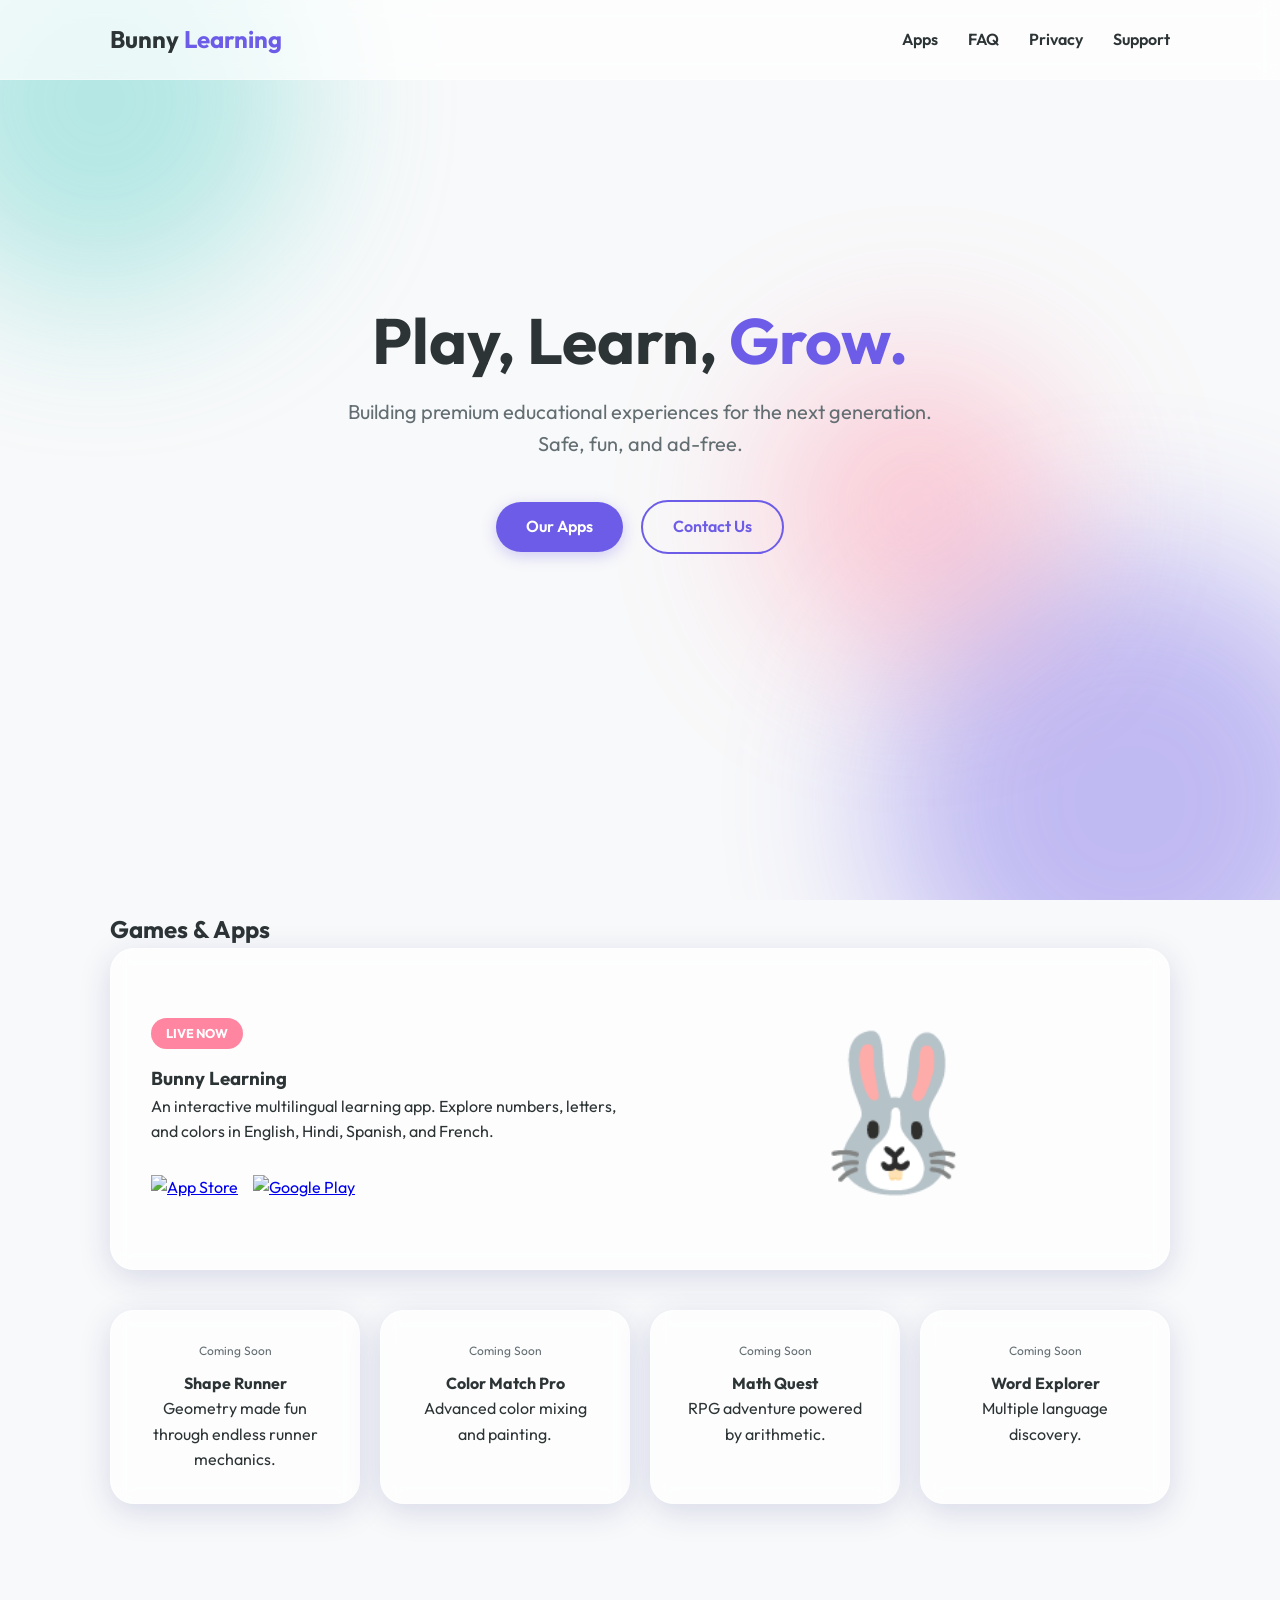
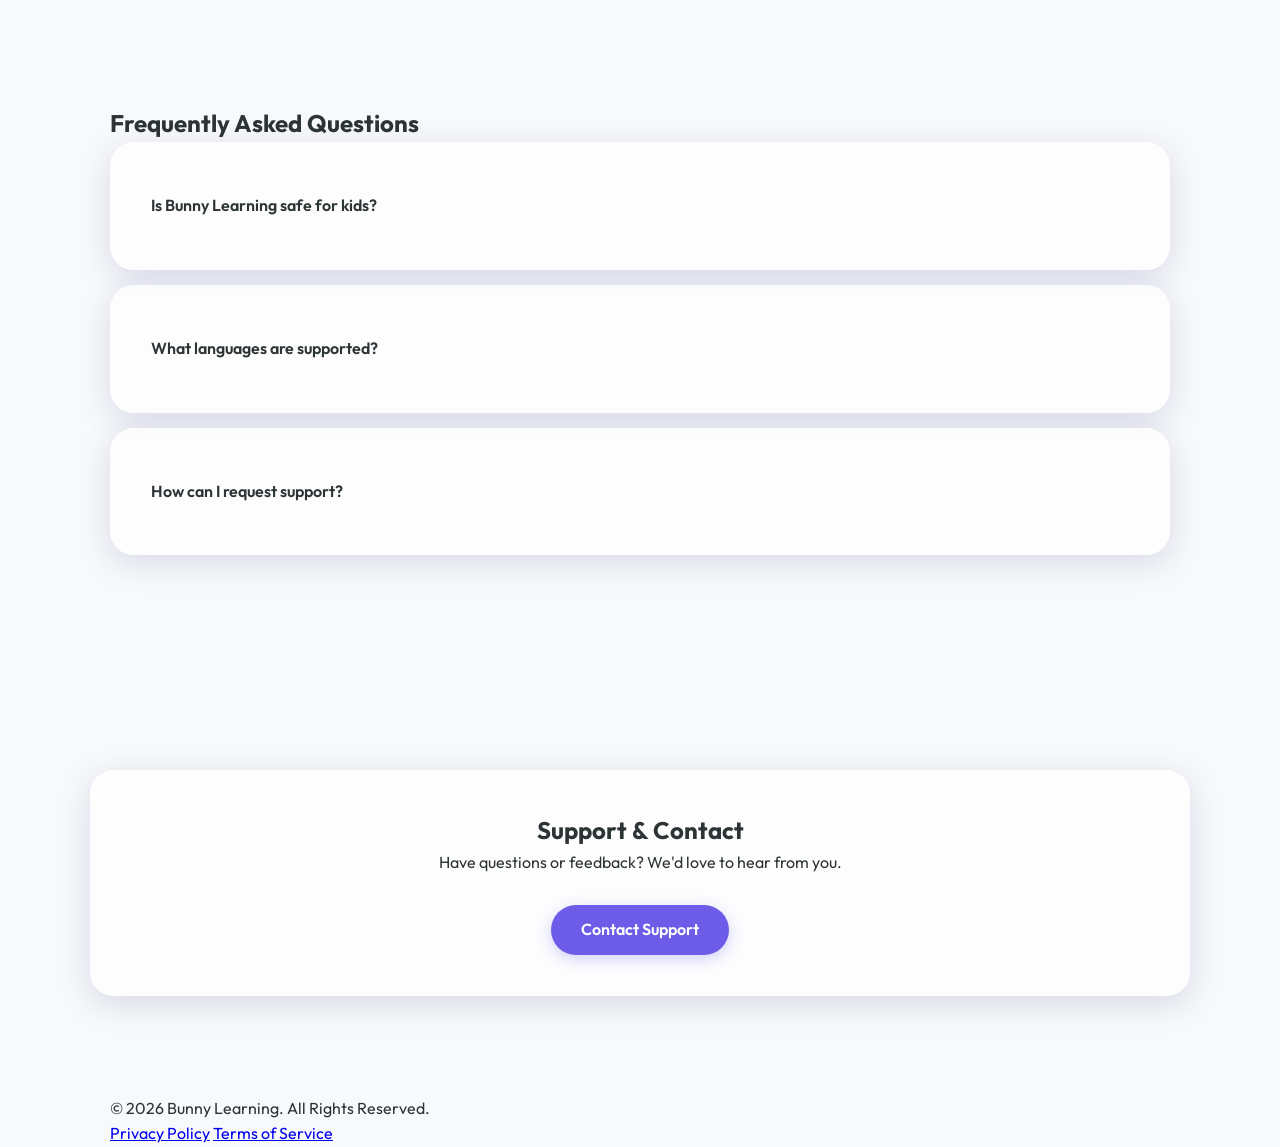
==== index.html @ 76fa27c9 "full website" ====
<!DOCTYPE html>
<html lang="en">
<head>
    <meta charset="UTF-8">
    <meta name="viewport" content="width=device-width, initial-scale=1.0">
    <title>Bunny Learning | Official Hub</title>
    <meta name="description" content="Portfolio and Privacy Hub for Bunny Learning. Safe and transparent educational gaming for kids.">
    <link rel="preconnect" href="https://fonts.googleapis.com">
    <link rel="preconnect" href="https://fonts.gstatic.com" crossorigin>
    <link href="https://fonts.googleapis.com/css2?family=Outfit:wght@300;400;600;700&display=swap" rel="stylesheet">
    <link rel="stylesheet" href="css/main.css">
</head>
<body>
    <div class="background-blobs">
        <div class="blob blob-1"></div>
        <div class="blob blob-2"></div>
        <div class="blob blob-3"></div>
    </div>

    <header class="glass-nav">
        <div class="container nav-content">
            <div class="logo">
                <span class="logo-text">Bunny <span class="accent">Learning</span></span>
            </div>
            <nav id="main-nav">
                <ul>
                    <li><a href="#apps">Apps</a></li>
                    <li><a href="#faq">FAQ</a></li>
                    <li><a href="privacy/">Privacy</a></li>
                    <li><a href="#contact">Support</a></li>
                </ul>
            </nav>
        </div>
    </header>

    <main>
        <section class="hero section">
            <div class="container hero-content">
                <h1 class="fade-in">Play, Learn, <span class="accent">Grow.</span></h1>
                <p class="subtitle fade-in-delay">Building premium educational experiences for the next generation. Safe, fun, and ad-free.</p>
                <div class="hero-cta fade-in-delay">
                    <a href="#apps" class="btn btn-primary">Our Apps</a>
                    <a href="#contact" class="btn btn-outline" id="btn-contact-hero">Contact Us</a>
                </div>
            </div>
        </section>

        <section id="apps" class="section">
            <div class="container">
                <h2 class="section-title">Games & Apps</h2>
                <div class="apps-grid" id="apps-container">
                    <!-- Featured App: Bunny Learning -->
                    <div class="app-card featured glass-card" id="app-bunny-learning">
                        <div class="app-info">
                            <span class="badge">Live Now</span>
                            <h3>Bunny Learning</h3>
                            <p>An interactive multilingual learning app. Explore numbers, letters, and colors in English, Hindi, Spanish, and French.</p>
                            <div class="app-links">
                                <a href="https://apps.apple.com/app/bunny-learning" class="store-btn external-link">
                                    <img src="https://upload.wikimedia.org/wikipedia/commons/3/3c/Download_on_the_App_Store_Badge.svg" alt="App Store">
                                </a>
                                <a href="https://play.google.com/store/apps/details?id=com.bunny.learning" class="store-btn external-link">
                                    <img src="https://upload.wikimedia.org/wikipedia/commons/7/78/Google_Play_Store_badge_EN.svg" alt="Google Play">
                                </a>
                            </div>
                        </div>
                        <div class="app-visual">
                             <div class="bunny-placeholder" id="bunny-visual">🐰</div>
                        </div>
                    </div>

                    <!-- Coming Soon Grid -->
                    <div class="coming-soon-grid" id="coming-soon-container">
                        <div class="app-card mini glass-card" id="app-shape-runner">
                            <span class="status">Coming Soon</span>
                            <h4>Shape Runner</h4>
                            <p>Geometry made fun through endless runner mechanics.</p>
                        </div>
                        <div class="app-card mini glass-card" id="app-color-match">
                            <span class="status">Coming Soon</span>
                            <h4>Color Match Pro</h4>
                            <p>Advanced color mixing and painting.</p>
                        </div>
                        <div class="app-card mini glass-card" id="app-math-quest">
                            <span class="status">Coming Soon</span>
                            <h4>Math Quest</h4>
                            <p>RPG adventure powered by arithmetic.</p>
                        </div>
                        <div class="app-card mini glass-card" id="app-word-explorer">
                            <span class="status">Coming Soon</span>
                            <h4>Word Explorer</h4>
                            <p>Multiple language discovery.</p>
                        </div>
                    </div>
                </div>
            </div>
        </section>

        <section id="faq" class="section glass-section">
            <div class="container">
                <h2 class="section-title">Frequently Asked Questions</h2>
                <div class="faq-accordion" id="faq-list">
                    <details class="glass-card" id="faq-safety">
                        <summary>Is Bunny Learning safe for kids?</summary>
                        <p>Yes! We adhere to strict COPPA and GDPR-K regulations. No ads, no data tracking, and no hidden IAP without parental consent.</p>
                    </details>
                    <details class="glass-card" id="faq-languages">
                        <summary>What languages are supported?</summary>
                        <p>Currently: English, Hindi, Spanish, and French. More coming soon!</p>
                    </details>
                    <details class="glass-card" id="faq-support">
                        <summary>How can I request support?</summary>
                        <p>You can reach out to our team via the contact link below or our social media channels.</p>
                    </details>
                </div>
            </div>
        </section>

        <section id="contact" class="section">
            <div class="container contact-content glass-card" id="contact-hub">
                <h2>Support & Contact</h2>
                <p>Have questions or feedback? We'd love to hear from you.</p>
                <div class="contact-info" style="margin-top: 30px;">
                    <a href="#" class="btn btn-primary" onclick="return false;">Contact Support</a>
                </div>
            </div>
        </section>
    </main>

    <footer class="glass-footer">
        <div class="container">
            <p>&copy; 2026 Bunny Learning. All Rights Reserved.</p>
            <div class="footer-links" id="footer-nav">
                <a href="privacy/" id="footer-privacy">Privacy Policy</a>
                <a href="privacy/terms.html" id="footer-terms">Terms of Service</a>
            </div>
        </div>
    </footer>

    <!-- Parental Gate Modal -->
    <div id="parental-gate" class="modal-overlay hidden">
        <div class="modal glass-card">
            <h3>Parents Only</h3>
            <p>To continue, please solve this simple math problem:</p>
            <div class="challenge" id="math-challenge">
                <span id="num1"></span> + <span id="num2"></span> = ?
            </div>
            <input type="number" id="gate-answer" placeholder="Enter answer">
            <button id="gate-submit" class="btn btn-primary">Proceed</button>
            <button id="gate-cancel" class="btn btn-link">Cancel</button>
        </div>
    </div>

    <script src="js/main.js"></script>
</body>
</html>
---- css/main.css ----
:root {
    --primary: #6C5CE7;
    --accent-pink: #FF85A1;
    --accent-teal: #4ECDC4;
    --accent-yellow: #FFE66D;
    --glass-bg: rgba(255, 255, 255, 0.7);
    --glass-border: rgba(255, 255, 255, 0.3);
    --text-dark: #2D3436;
    --text-light: #636E72;
    --white: #FFFFFF;
    --shadow: 0 8px 32px 0 rgba(31, 38, 135, 0.15);
}

* {
    margin: 0;
    padding: 0;
    box-sizing: border-box;
    font-family: 'Outfit', sans-serif;
    scroll-behavior: smooth;
}

body {
    background-color: #F8F9FA;
    color: var(--text-dark);
    line-height: 1.6;
    overflow-x: hidden;
}

.container {
    max-width: 1100px;
    margin: 0 auto;
    padding: 0 20px;
}

/* Background Blobs */
.background-blobs {
    position: fixed;
    top: 0;
    left: 0;
    width: 100%;
    height: 100%;
    z-index: -1;
    overflow: hidden;
}

.blob {
    position: absolute;
    border-radius: 50%;
    filter: blur(80px);
    opacity: 0.4;
    animation: move 20s infinite alternate;
}

.blob-1 {
    width: 400px;
    height: 400px;
    background: var(--accent-teal);
    top: -100px;
    left: -100px;
}

.blob-2 {
    width: 500px;
    height: 500px;
    background: var(--primary);
    bottom: -150px;
    right: -100px;
    animation-delay: -5s;
}

.blob-3 {
    width: 300px;
    height: 300px;
    background: var(--accent-pink);
    top: 40%;
    left: 60%;
    animation-delay: -10s;
}

@keyframes move {
    from { transform: translate(0, 0); }
    to { transform: translate(50px, 50px); }
}

/* Header & Nav */
.glass-nav {
    position: fixed;
    top: 0;
    width: 100%;
    height: 80px;
    background: var(--glass-bg);
    backdrop-filter: blur(10px);
    border-bottom: 1px solid var(--glass-border);
    z-index: 1000;
    display: flex;
    align-items: center;
}

.nav-content {
    display: flex;
    justify-content: space-between;
    align-items: center;
    width: 100%;
}

.logo-text {
    font-size: 1.5rem;
    font-weight: 700;
}

.accent {
    color: var(--primary);
}

nav ul {
    display: flex;
    list-style: none;
    gap: 30px;
}

nav a {
    text-decoration: none;
    color: var(--text-dark);
    font-weight: 600;
    transition: 0.3s;
}

nav a:hover {
    color: var(--primary);
}

/* Sections */
.section {
    padding: 100px 0;
}

.hero {
    min-height: 90vh;
    display: flex;
    align-items: center;
    text-align: center;
    padding-top: 150px;
}

h1 {
    font-size: 4rem;
    margin-bottom: 20px;
    line-height: 1.1;
}

.subtitle {
    font-size: 1.25rem;
    color: var(--text-light);
    max-width: 600px;
    margin: 0 auto 40px;
}

.btn {
    padding: 12px 30px;
    border-radius: 50px;
    text-decoration: none;
    font-weight: 600;
    transition: 0.3s;
    display: inline-block;
    cursor: pointer;
}

.btn-primary {
    background: var(--primary);
    color: var(--white);
    box-shadow: 0 4px 15px rgba(108, 92, 231, 0.3);
}

.btn-primary:hover {
    transform: translateY(-2px);
    box-shadow: 0 6px 20px rgba(108, 92, 231, 0.4);
}

.btn-outline {
    border: 2px solid var(--primary);
    color: var(--primary);
    margin-left: 15px;
}

/* Cards */
.glass-card {
    background: var(--glass-bg);
    backdrop-filter: blur(10px);
    border: 1px solid var(--glass-border);
    border-radius: 24px;
    padding: 40px;
    box-shadow: var(--shadow);
}

.app-card.featured {
    display: grid;
    grid-template-columns: 1fr 1fr;
    gap: 40px;
    align-items: center;
    margin-bottom: 40px;
}

.badge {
    background: var(--accent-pink);
    color: white;
    padding: 5px 15px;
    border-radius: 20px;
    font-size: 0.8rem;
    text-transform: uppercase;
    font-weight: 700;
    margin-bottom: 15px;
    display: inline-block;
}

.app-links {
    margin-top: 30px;
    display: flex;
    gap: 15px;
}

.store-btn img {
    height: 40px;
}

.bunny-placeholder {
    font-size: 150px;
    text-align: center;
}

.coming-soon-grid {
    display: grid;
    grid-template-columns: repeat(auto-fit, minmax(200px, 1fr));
    gap: 20px;
}

.app-card.mini {
    padding: 30px;
    text-align: center;
}

.status {
    font-size: 0.75rem;
    color: var(--text-light);
    display: block;
    margin-bottom: 10px;
}

/* FAQ */
details {
    margin-bottom: 15px;
    cursor: pointer;
}

summary {
    font-weight: 600;
    padding: 10px 0;
    list-style: none;
}

details p {
    padding: 10px 0;
    color: var(--text-light);
}

/* Contact */
.contact-content {
    text-align: center;
}

/* Modal */
.modal-overlay {
    position: fixed;
    top: 0;
    left: 0;
    width: 100%;
    height: 100%;
    background: rgba(0,0,0,0.5);
    z-index: 2000;
    display: flex;
    justify-content: center;
    align-items: center;
}

.hidden {
    display: none;
}

.modal {
    max-width: 400px;
    width: 90%;
    text-align: center;
}

.challenge {
    font-size: 2rem;
    margin: 20px 0;
}

input[type="number"] {
    width: 100%;
    padding: 10px;
    border-radius: 10px;
    border: 1px solid #ddd;
    margin-bottom: 20px;
    text-align: center;
}

/* Privacy Hub UI */
.privacy-list {
    margin-top: 40px;
}

.privacy-item {
    display: block;
    margin-bottom: 15px;
    padding: 20px;
    text-decoration: none;
    color: var(--text-dark);
    font-weight: 600;
    transition: 0.3s;
}

.privacy-item:hover {
    background: rgba(108, 92, 231, 0.1);
    transform: translateX(10px);
}

@media (max-width: 768px) {
    h1 { font-size: 2.5rem; }
    .app-card.featured { grid-template-columns: 1fr; }
    nav { display: none; }
}
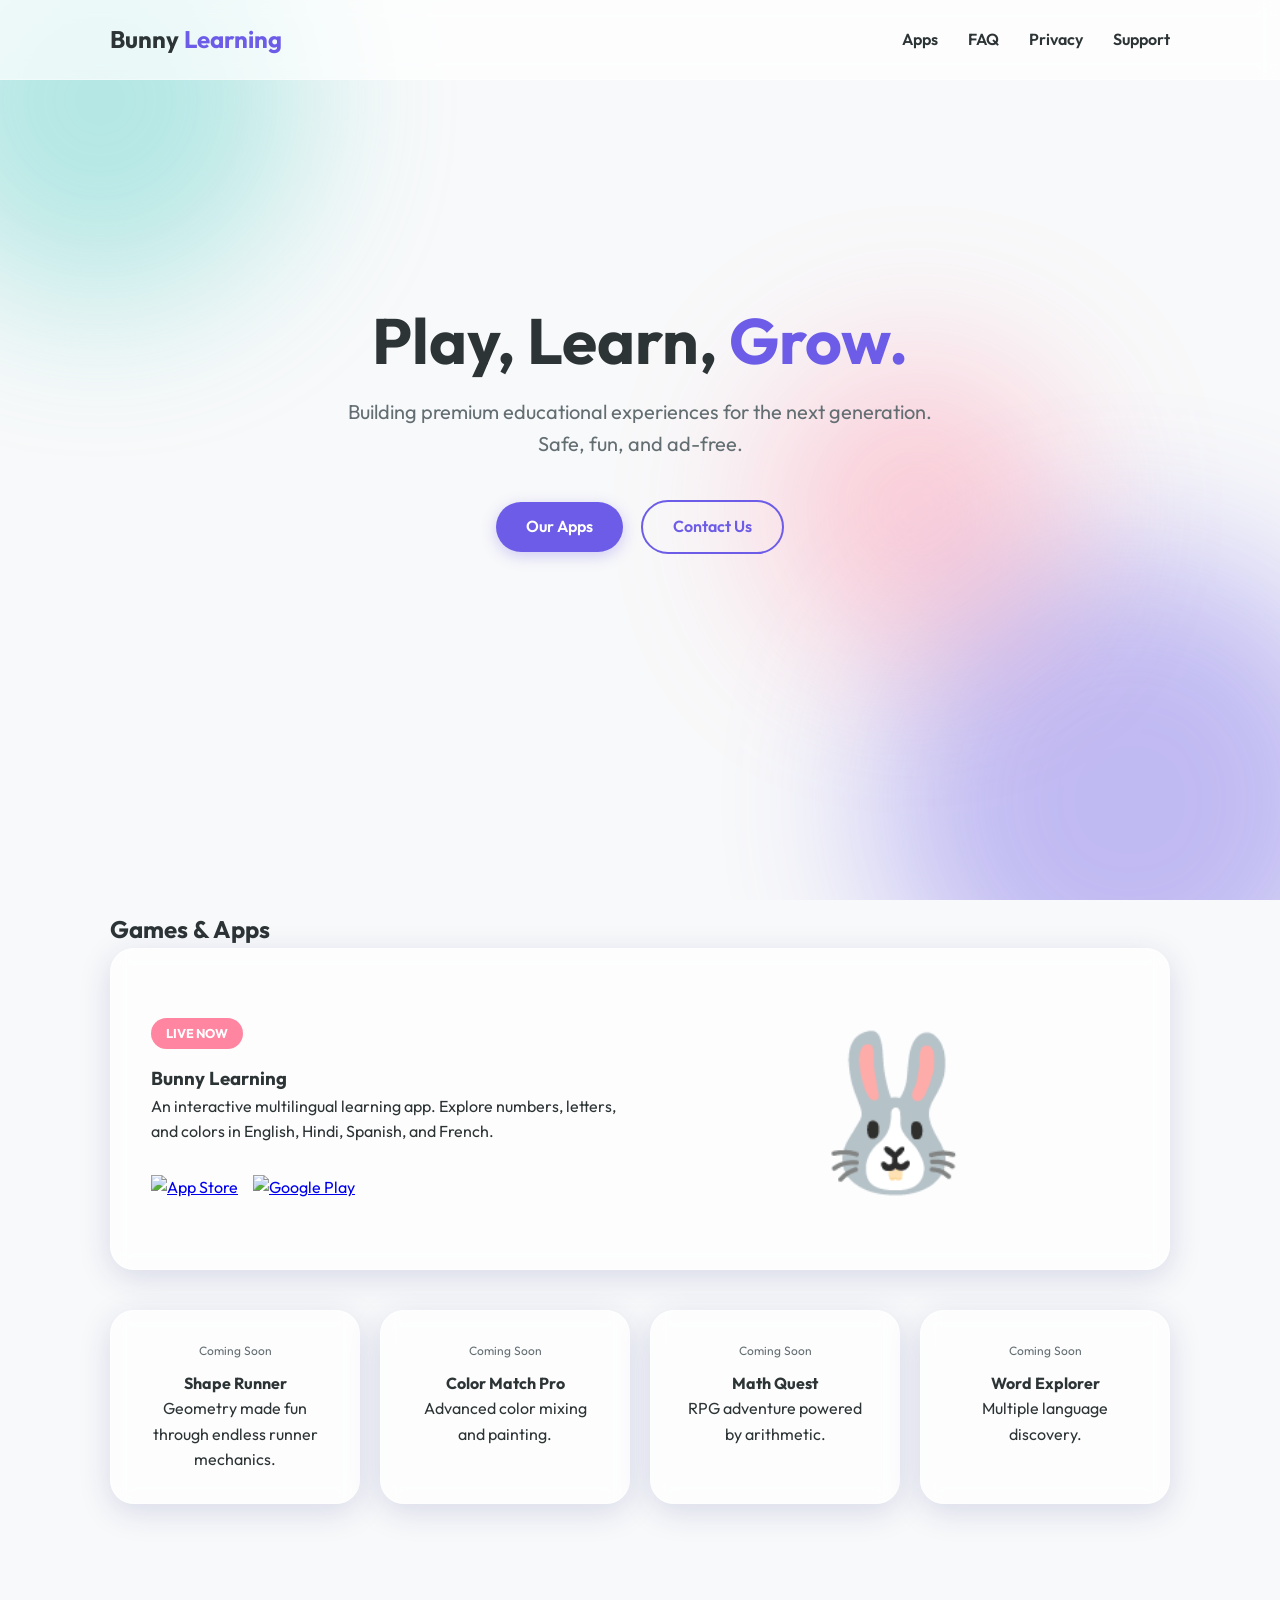
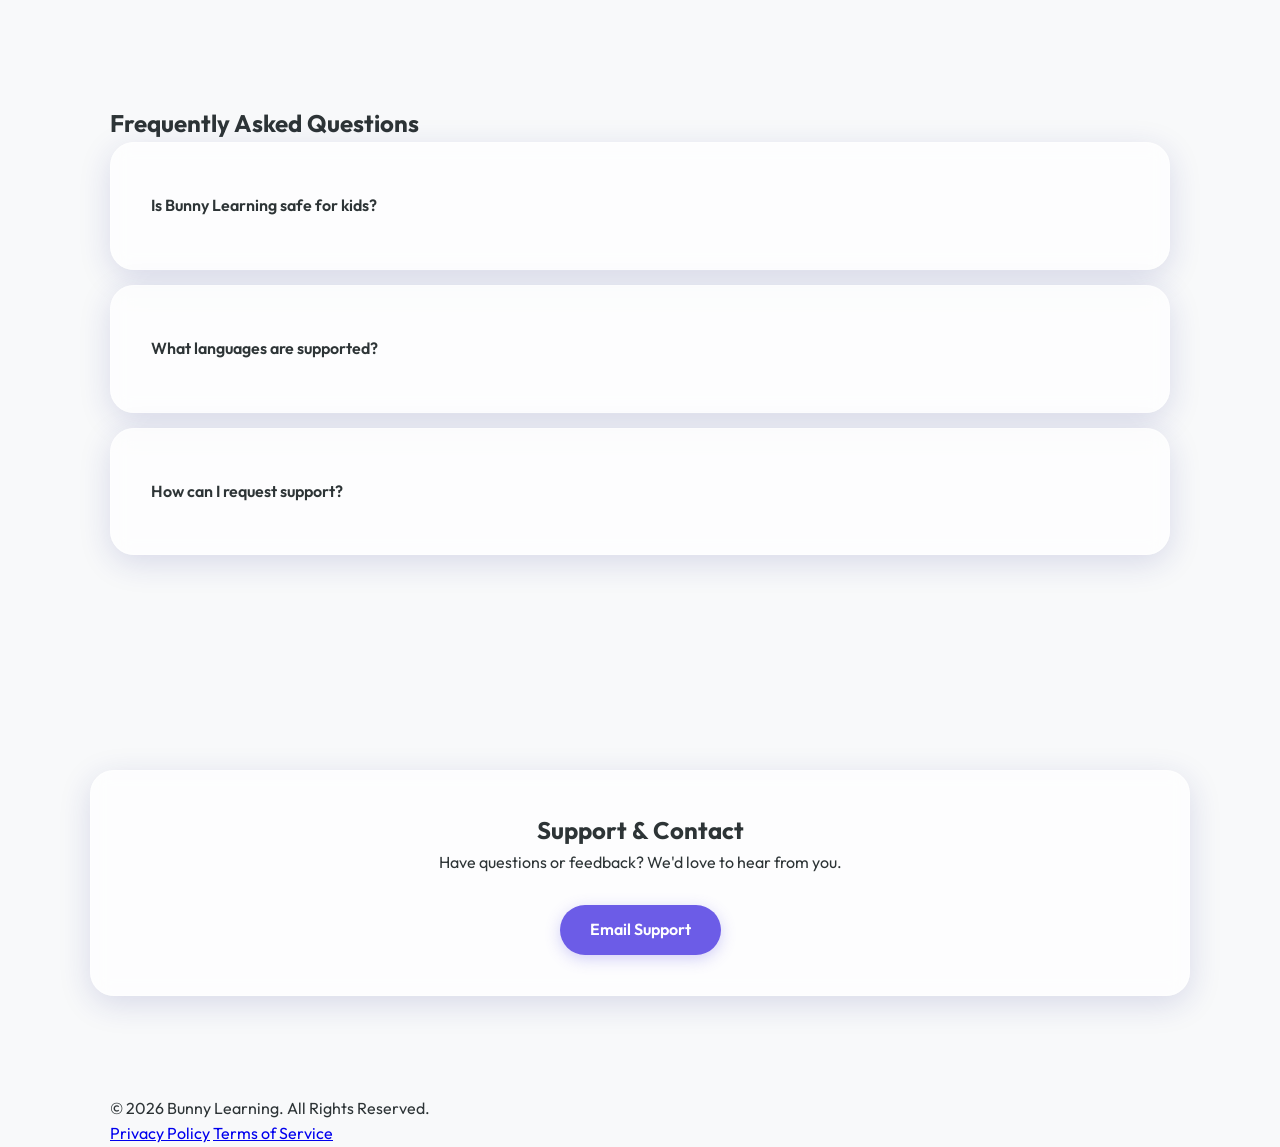
==== commit 26753941: "Removed parental gate, add trust signal, cleaned code base" ====
--- a/index.html
+++ b/index.html
@@ -121,7 +121,7 @@
                 <h2>Support & Contact</h2>
                 <p>Have questions or feedback? We'd love to hear from you.</p>
                 <div class="contact-info" style="margin-top: 30px;">
-                    <a href="#" class="btn btn-primary" onclick="return false;">Contact Support</a>
+                    <a href="mailto:support-bunnylearning@gmail.com" class="btn btn-primary">Email Support</a>
                 </div>
             </div>
         </section>
@@ -137,19 +137,7 @@
         </div>
     </footer>
 
-    <!-- Parental Gate Modal -->
-    <div id="parental-gate" class="modal-overlay hidden">
-        <div class="modal glass-card">
-            <h3>Parents Only</h3>
-            <p>To continue, please solve this simple math problem:</p>
-            <div class="challenge" id="math-challenge">
-                <span id="num1"></span> + <span id="num2"></span> = ?
-            </div>
-            <input type="number" id="gate-answer" placeholder="Enter answer">
-            <button id="gate-submit" class="btn btn-primary">Proceed</button>
-            <button id="gate-cancel" class="btn btn-link">Cancel</button>
-        </div>
-    </div>
+
 
     <script src="js/main.js"></script>
 </body>
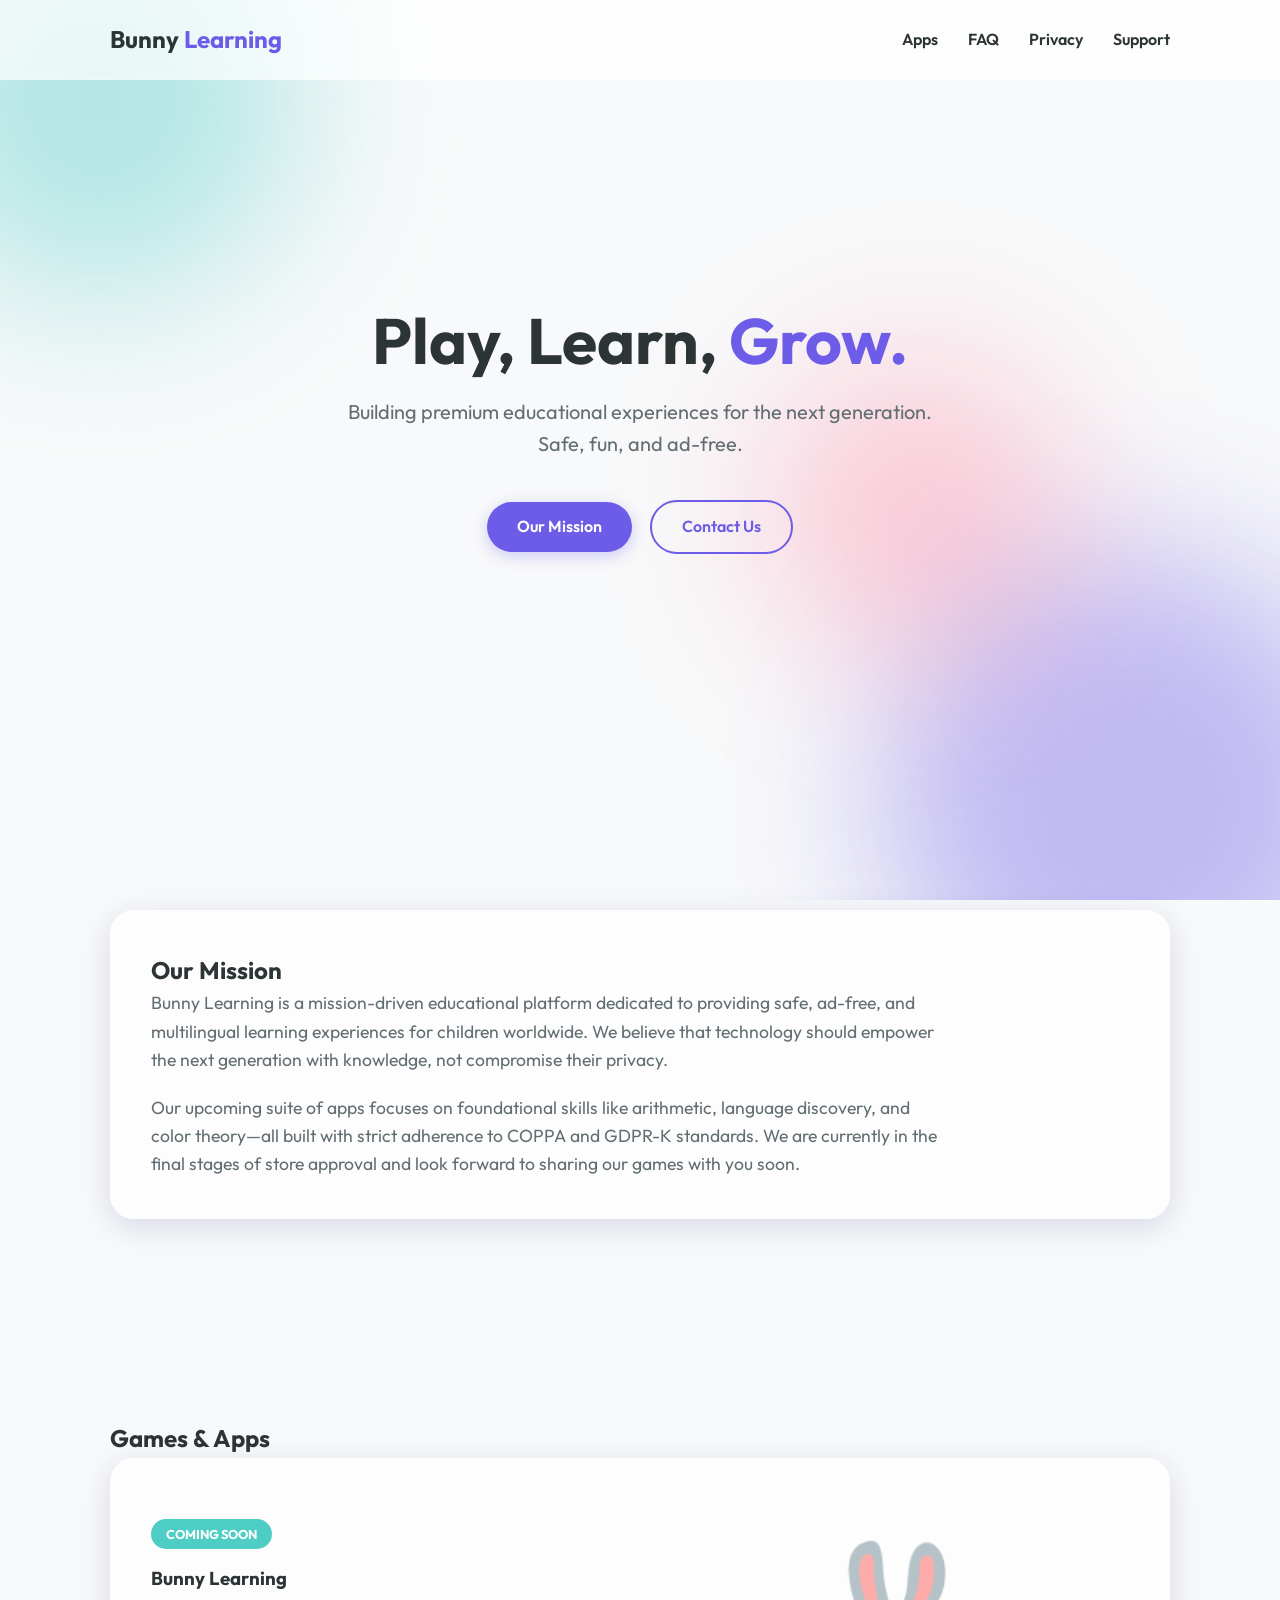
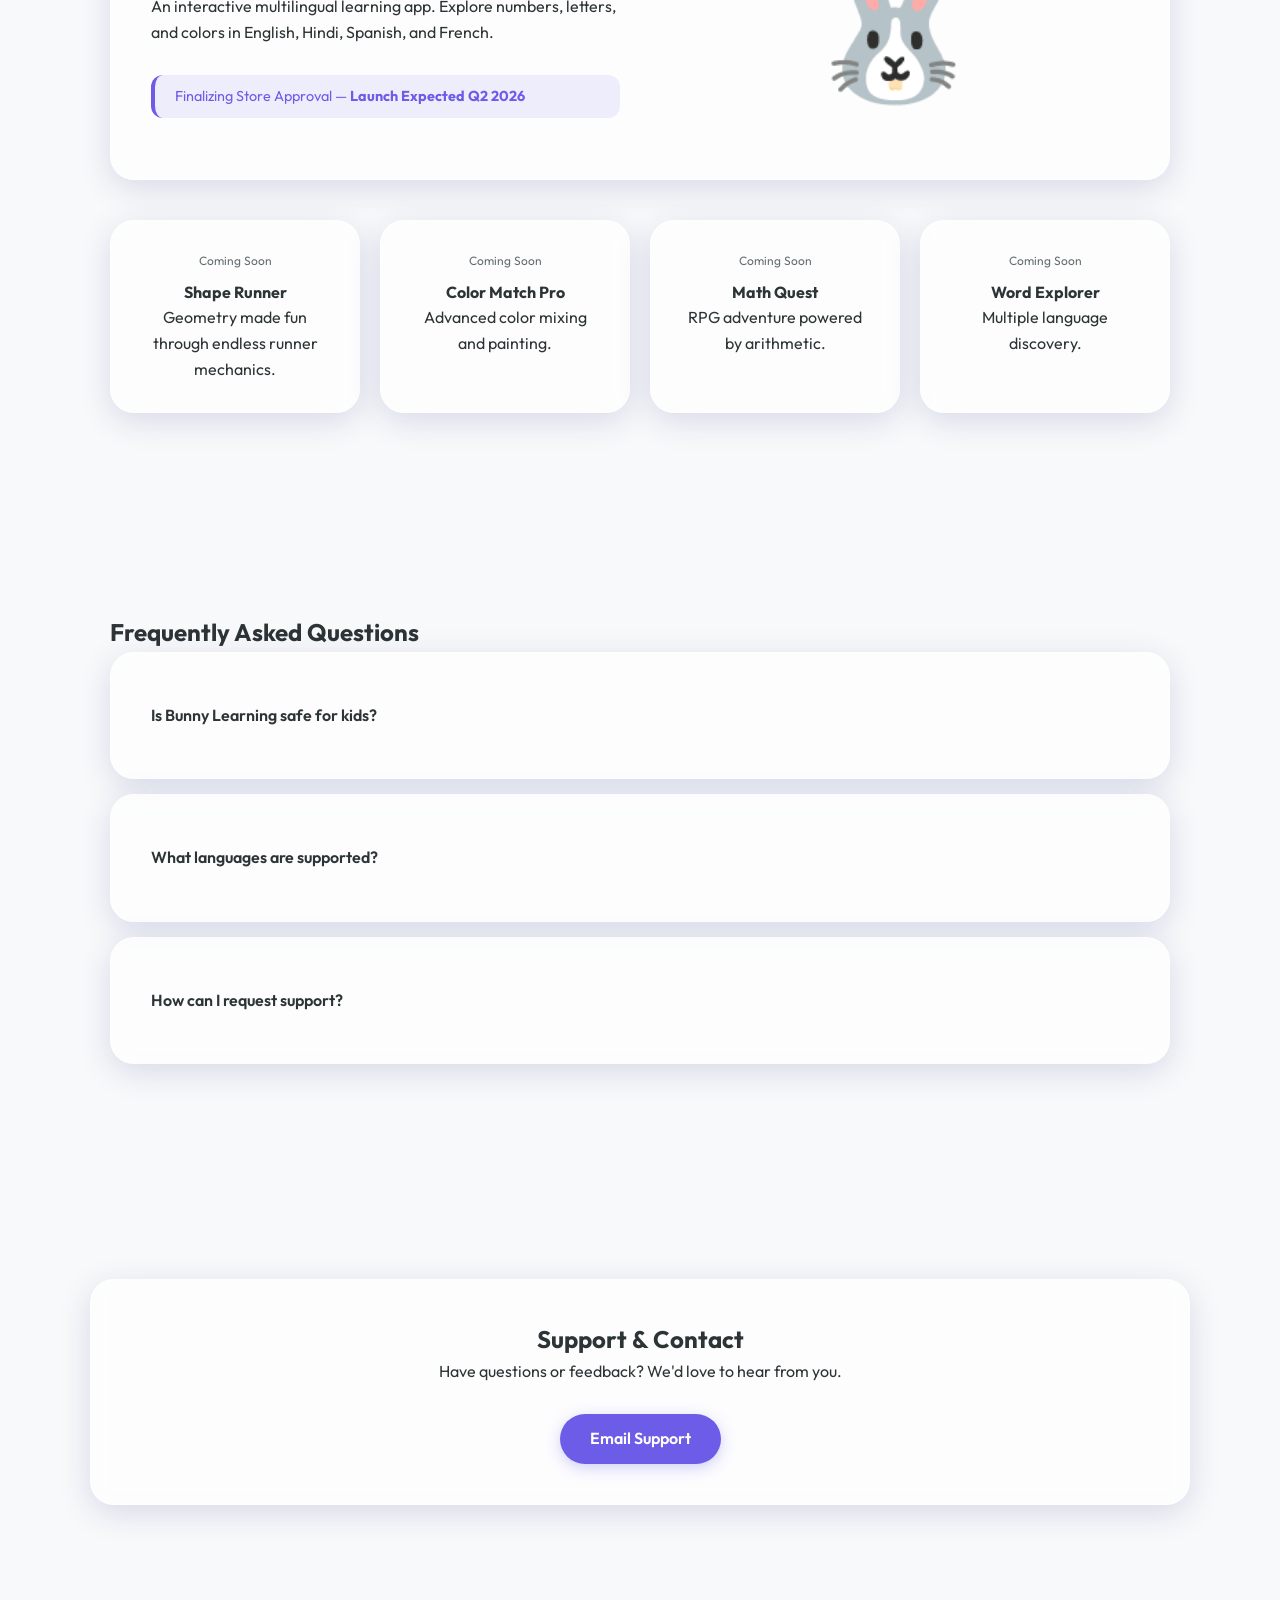
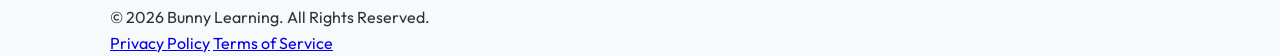
==== commit c525facf: "Sec fix" ====
--- a/index.html
+++ b/index.html
@@ -9,6 +9,8 @@
     <link rel="preconnect" href="https://fonts.gstatic.com" crossorigin>
     <link href="https://fonts.googleapis.com/css2?family=Outfit:wght@300;400;600;700&display=swap" rel="stylesheet">
     <link rel="stylesheet" href="css/main.css">
+    <!-- Google Search Console Verification -->
+    <meta name="google-site-verification" content="WtmF3YwZB7u0tb99sRNM6WZ8x1v220N6k5an6bB_n-8" />
 </head>
 <body>
     <div class="background-blobs">
@@ -39,8 +41,18 @@
                 <h1 class="fade-in">Play, Learn, <span class="accent">Grow.</span></h1>
                 <p class="subtitle fade-in-delay">Building premium educational experiences for the next generation. Safe, fun, and ad-free.</p>
                 <div class="hero-cta fade-in-delay">
-                    <a href="#apps" class="btn btn-primary">Our Apps</a>
+                    <a href="#about" class="btn btn-primary">Our Mission</a>
                     <a href="#contact" class="btn btn-outline" id="btn-contact-hero">Contact Us</a>
+                </div>
+            </div>
+        </section>
+
+        <section id="about" class="section glass-section">
+            <div class="container">
+                <div class="glass-card about-content">
+                    <h2 class="section-title" style="margin-top: 0;">Our Mission</h2>
+                    <p>Bunny Learning is a mission-driven educational platform dedicated to providing safe, ad-free, and multilingual learning experiences for children worldwide. We believe that technology should empower the next generation with knowledge, not compromise their privacy.</p>
+                    <p style="margin-top: 20px;">Our upcoming suite of apps focuses on foundational skills like arithmetic, language discovery, and color theory—all built with strict adherence to COPPA and GDPR-K standards. We are currently in the final stages of store approval and look forward to sharing our games with you soon.</p>
                 </div>
             </div>
         </section>
@@ -52,16 +64,20 @@
                     <!-- Featured App: Bunny Learning -->
                     <div class="app-card featured glass-card" id="app-bunny-learning">
                         <div class="app-info">
-                            <span class="badge">Live Now</span>
+                            <span class="badge" style="background: var(--accent-teal);">Coming Soon</span>
                             <h3>Bunny Learning</h3>
                             <p>An interactive multilingual learning app. Explore numbers, letters, and colors in English, Hindi, Spanish, and French.</p>
                             <div class="app-links">
+                                <p class="status-note">Finalizing Store Approval — <strong>Launch Expected Q2 2026</strong></p>
+                                <!-- Links hidden until apps are live to avoid security flags -->
+                                <!-- 
                                 <a href="https://apps.apple.com/app/bunny-learning" class="store-btn external-link">
                                     <img src="https://upload.wikimedia.org/wikipedia/commons/3/3c/Download_on_the_App_Store_Badge.svg" alt="App Store">
                                 </a>
                                 <a href="https://play.google.com/store/apps/details?id=com.bunny.learning" class="store-btn external-link">
                                     <img src="https://upload.wikimedia.org/wikipedia/commons/7/78/Google_Play_Store_badge_EN.svg" alt="Google Play">
                                 </a>
+                                -->
                             </div>
                         </div>
                         <div class="app-visual">
--- a/css/main.css
+++ b/css/main.css
@@ -330,3 +330,20 @@
     .app-card.featured { grid-template-columns: 1fr; }
     nav { display: none; }
 }
+
+/* New Trust & Status Styles */
+.about-content p {
+    font-size: 1.1rem;
+    color: var(--text-light);
+    max-width: 800px;
+}
+
+.status-note {
+    font-size: 0.9rem;
+    color: var(--primary);
+    background: rgba(108, 92, 231, 0.1);
+    padding: 10px 20px;
+    border-radius: 12px;
+    border-left: 4px solid var(--primary);
+    width: 100%;
+}
